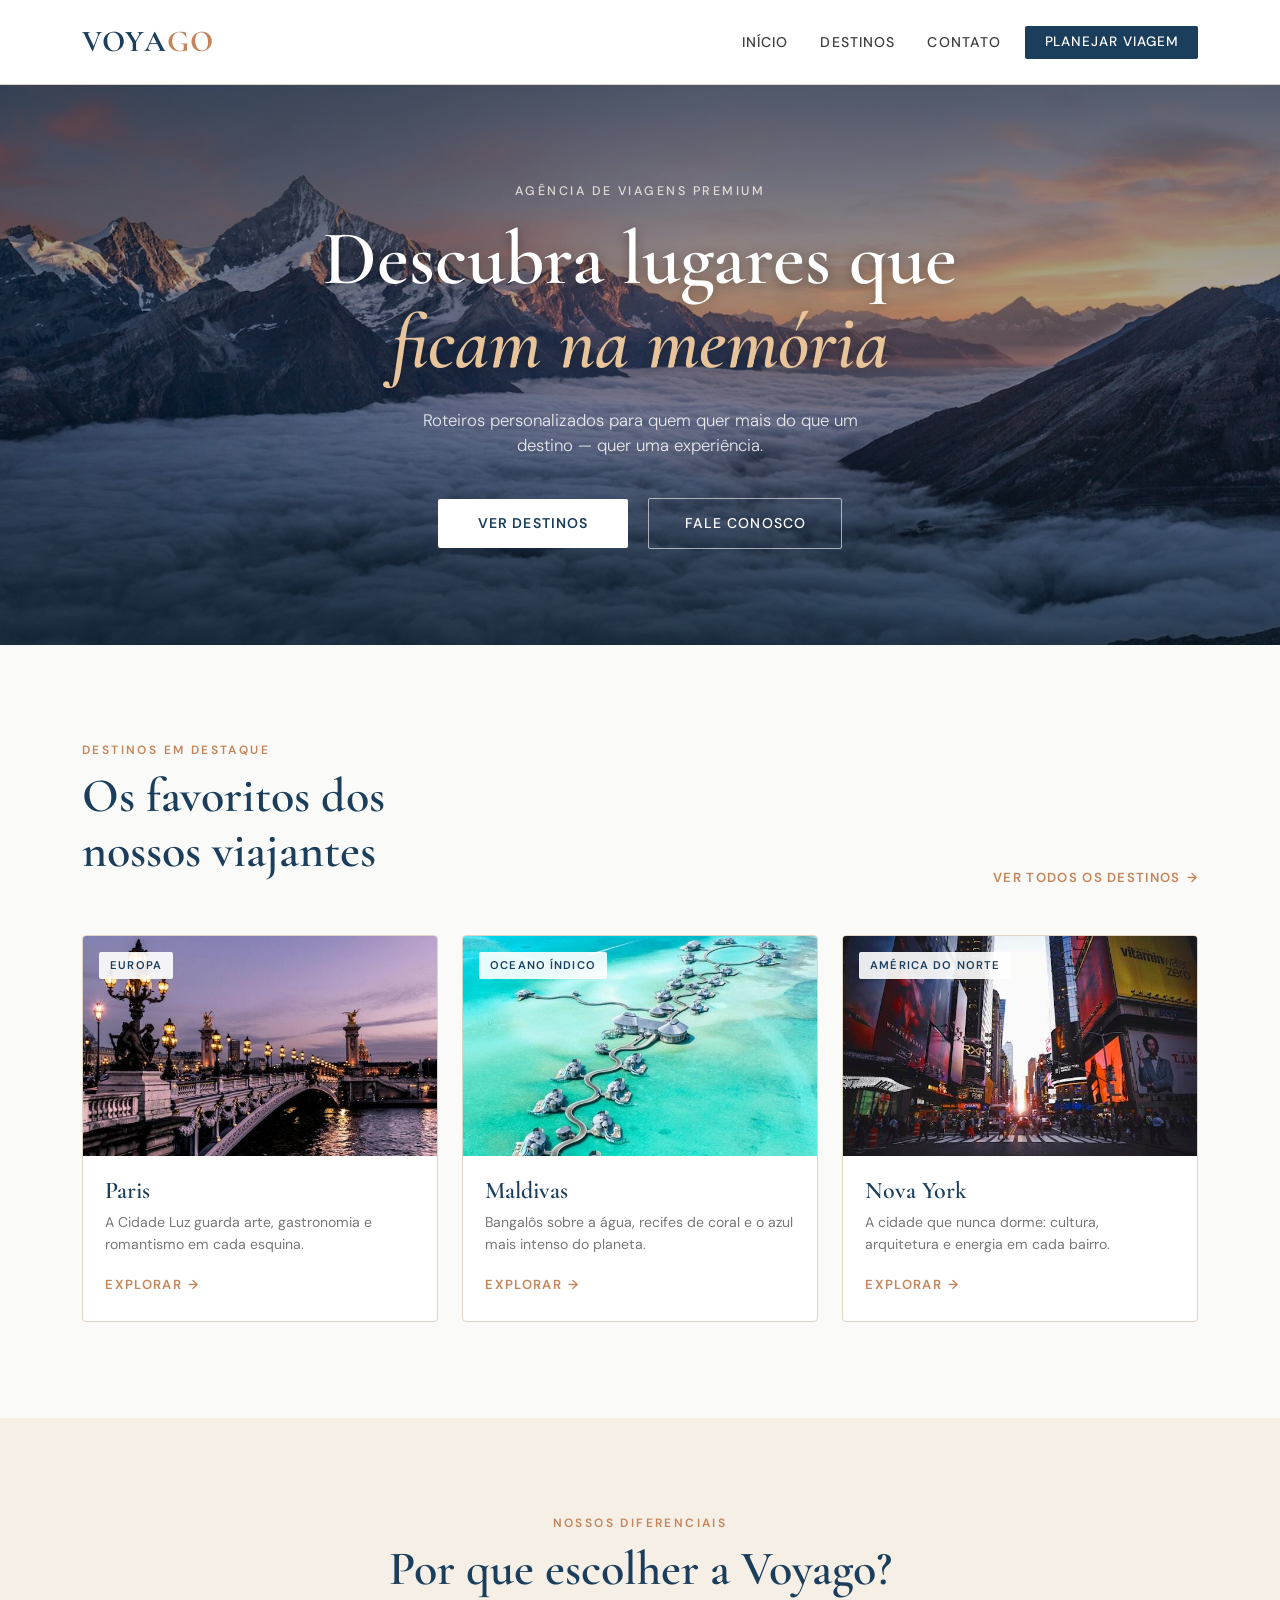
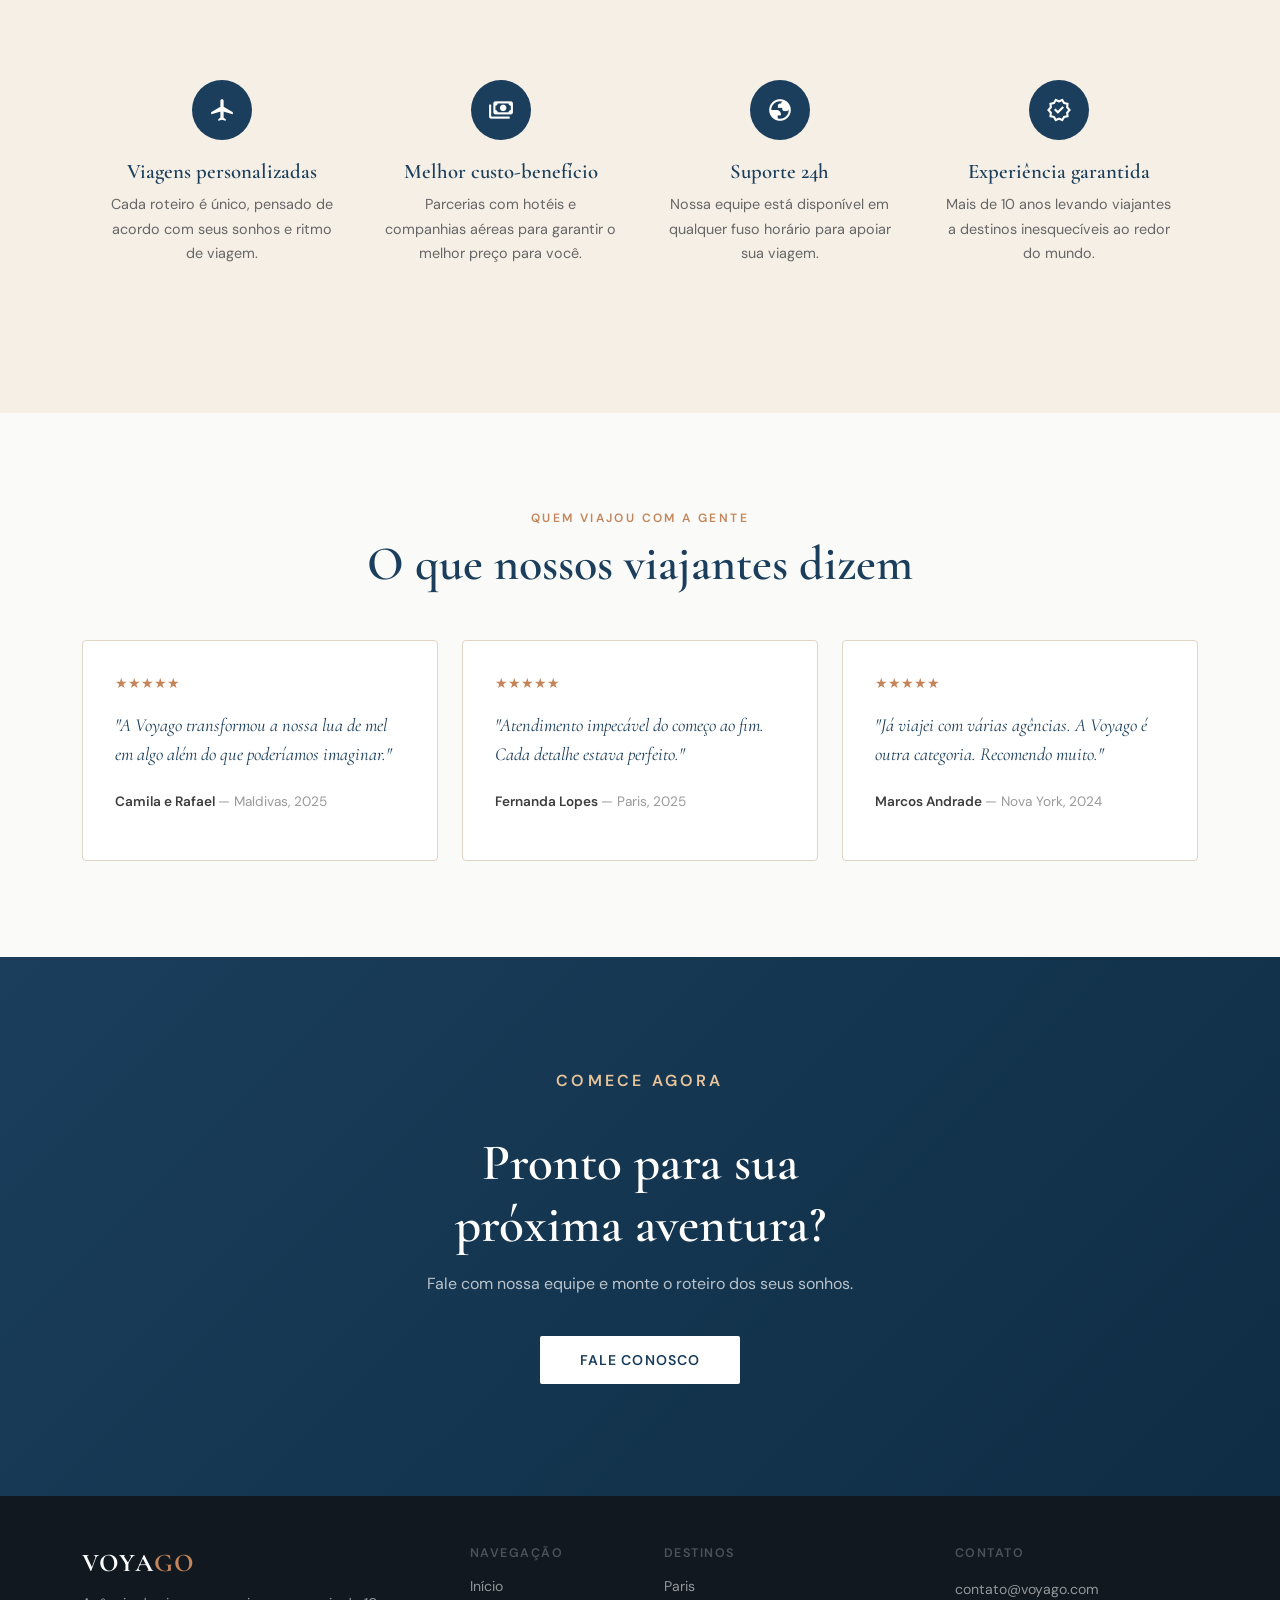
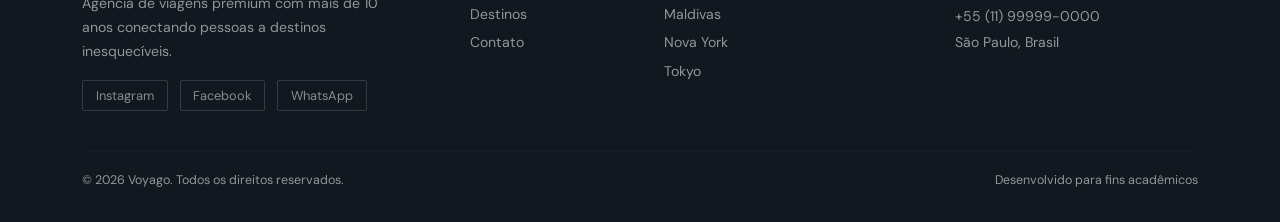
==== index.html @ 11bcaad7 "Initial commit" ====
<!doctype html>
<html lang="pt-br">

<head>
    <meta charset="utf-8">
    <meta name="viewport" content="width=device-width, initial-scale=1">
    <title>Voyago — Explore o Mundo</title>

    <link href="https://cdn.jsdelivr.net/npm/bootstrap@5.3.3/dist/css/bootstrap.min.css" rel="stylesheet">
    <link
        href="https://fonts.googleapis.com/css2?family=Cormorant+Garamond:ital,wght@0,400;0,600;0,700;1,400;1,600&family=DM+Sans:wght@300;400;500;600&display=swap"
        rel="stylesheet">
    <link href="https://fonts.googleapis.com/css2?family=Material+Symbols+Outlined:opsz,wght,FILL,GRAD@24,400,0,0"
        rel="stylesheet">
    <link rel="stylesheet" href="css/style.css">
    <link rel="stylesheet" href="css/footer.css">
    <link rel="stylesheet" href="css/variables.css">

    <style>

    </style>
</head>

<body>

    <!-- NAVBAR -->
    <nav class="navbar navbar-expand-lg">
        <div class="container">
            <a class="navbar-brand" href="#">VOYA<span>GO</span></a>

            <button class="navbar-toggler border-0" type="button" data-bs-toggle="collapse" data-bs-target="#menu">
                <span class="navbar-toggler-icon"></span>
            </button>

            <div class="collapse navbar-collapse" id="menu">
                <div class="navbar-nav ms-auto align-items-lg-center">
                    <a class="nav-link" href="#">Início</a>
                    <a class="nav-link" href="destinos.html">Destinos</a>
                    <a class="nav-link" href="contato.html">Contato</a>
                    <a class="nav-link btn-nav-cta ms-2" href="contato.html">Planejar viagem</a>
                </div>
            </div>
        </div>
    </nav>

    <!-- HERO -->
    <section class="hero">
        <div class="container">
            <div class="row justify-content-center">
                <div class="col-lg-9 col-xl-8">
                    <p class="hero-tag">Agência de Viagens Premium</p>
                    <h1>Descubra lugares que<br><em>ficam na memória</em></h1>
                    <p class="hero-sub">Roteiros personalizados para quem quer mais do que um destino — quer uma
                        experiência.</p>
                    <div>
                        <a href="destinos.html" class="btn-hero">Ver destinos</a>
                        <a href="contato.html" class="btn-hero-outline">Fale conosco</a>
                    </div>
                </div>
            </div>
        </div>
    </section>

    <!-- DESTINOS POPULARES -->
    <section class="sec-destinos">
        <div class="container">
            <div class="row mb-5">
                <div class="col-lg-6">
                    <p class="section-label">Destinos em destaque</p>
                    <h2 class="section-title">Os favoritos dos<br>nossos viajantes</h2>
                </div>
                <div class="col-lg-6 d-flex align-items-end justify-content-lg-end mt-3 mt-lg-0">
                    <a href="destinos.html" class="link-explorar">Ver todos os destinos <span>→</span></a>
                </div>
            </div>

            <div class="row g-4">

                <div class="col-md-6 col-lg-4">
                    <div class="destino-card">
                        <div class="img-wrap">
                            <img src="img/paris.jpg"
                                alt="Paris">
                            <span class="badge-regiao">Europa</span>
                        </div>
                        <div class="card-body">
                            <h5>Paris</h5>
                            <p>A Cidade Luz guarda arte, gastronomia e romantismo em cada esquina.</p>
                            <a href="destinos.html" class="link-explorar">Explorar <span>→</span></a>
                        </div>
                    </div>
                </div>

                <div class="col-md-6 col-lg-4">
                    <div class="destino-card">
                        <div class="img-wrap">
                            <img src="img/maldivas.jpg"
                                alt="Maldivas">
                            <span class="badge-regiao">Oceano Índico</span>
                        </div>
                        <div class="card-body">
                            <h5>Maldivas</h5>
                            <p>Bangalôs sobre a água, recifes de coral e o azul mais intenso do planeta.</p>
                            <a href="destinos.html" class="link-explorar">Explorar <span>→</span></a>
                        </div>
                    </div>
                </div>

                <div class="col-md-6 col-lg-4">
                    <div class="destino-card">
                        <div class="img-wrap">
                            <img src="img/new-york.jpg"
                                alt="Nova York">
                            <span class="badge-regiao">América do Norte</span>
                        </div>
                        <div class="card-body">
                            <h5>Nova York</h5>
                            <p>A cidade que nunca dorme: cultura, arquitetura e energia em cada bairro.</p>
                            <a href="destinos.html" class="link-explorar">Explorar <span>→</span></a>
                        </div>
                    </div>
                </div>

            </div>
        </div>
    </section>

    <!-- POR QUE VOYAGO -->
    <section class="sec-porque">
        <div class="container">
            <div class="text-center mb-5">
                <p class="section-label">Nossos diferenciais</p>
                <h2 class="section-title">Por que escolher a Voyago?</h2>
            </div>

            <div class="row g-0">
                <div class="col-sm-6 col-lg-3">
                    <div class="porque-item">
                        <div class="porque-icon">
                            <span class="material-symbols-outlined">flight</span>
                        </div>
                        <h5>Viagens personalizadas</h5>
                        <p>Cada roteiro é único, pensado de acordo com seus sonhos e ritmo de viagem.</p>
                    </div>
                </div>
                <div class="col-sm-6 col-lg-3">
                    <div class="porque-item">
                        <div class="porque-icon">
                            <span class="material-symbols-outlined">payments</span>
                        </div>
                        <h5>Melhor custo-benefício</h5>
                        <p>Parcerias com hotéis e companhias aéreas para garantir o melhor preço para você.</p>
                    </div>
                </div>
                <div class="col-sm-6 col-lg-3">
                    <div class="porque-item">
                        <div class="porque-icon">
                            <span class="material-symbols-outlined">globe</span>
                        </div>
                        <h5>Suporte 24h</h5>
                        <p>Nossa equipe está disponível em qualquer fuso horário para apoiar sua viagem.</p>
                    </div>
                </div>
                <div class="col-sm-6 col-lg-3">
                    <div class="porque-item">
                        <div class="porque-icon">
                            <span class="material-symbols-outlined">verified</span>
                        </div>
                        <h5>Experiência garantida</h5>
                        <p>Mais de 10 anos levando viajantes a destinos inesquecíveis ao redor do mundo.</p>
                    </div>
                </div>
            </div>
        </div>
    </section>

    <!-- DEPOIMENTOS -->
    <section class="sec-depoimentos">
        <div class="container">
            <div class="text-center mb-5">
                <p class="section-label">Quem viajou com a gente</p>
                <h2 class="section-title">O que nossos viajantes dizem</h2>
            </div>

            <div class="row g-4">
                <div class="col-md-4">
                    <div class="depoimento-card">
                        <div class="estrelas">★★★★★</div>
                        <blockquote>"A Voyago transformou a nossa lua de mel em algo além do que poderíamos imaginar."
                        </blockquote>
                        <p class="viajante">Camila e Rafael <span>— Maldivas, 2025</span></p>
                    </div>
                </div>
                <div class="col-md-4">
                    <div class="depoimento-card">
                        <div class="estrelas">★★★★★</div>
                        <blockquote>"Atendimento impecável do começo ao fim. Cada detalhe estava perfeito."</blockquote>
                        <p class="viajante">Fernanda Lopes <span>— Paris, 2025</span></p>
                    </div>
                </div>
                <div class="col-md-4">
                    <div class="depoimento-card">
                        <div class="estrelas">★★★★★</div>
                        <blockquote>"Já viajei com várias agências. A Voyago é outra categoria. Recomendo muito."
                        </blockquote>
                        <p class="viajante">Marcos Andrade <span>— Nova York, 2024</span></p>
                    </div>
                </div>
            </div>
        </div>
    </section>

    <!-- CTA -->
    <section class="sec-cta">
        <div class="container">
            <div class="row justify-content-center">
                <div class="col-lg-7">
                    <p class="section-label">Comece agora</p>
                    <h2>Pronto para sua<br>próxima aventura?</h2>
                    <p>Fale com nossa equipe e monte o roteiro dos seus sonhos.</p>
                    <a href="contato.html" class="btn-cta-light">Fale conosco</a>
                </div>
            </div>
        </div>
    </section>

    <!-- FOOTER -->
    <footer>
        <div class="container">
            <div class="row g-5">

                <div class="col-lg-4">
                    <div class="footer-brand">VOYA<span>GO</span></div>
                    <p style="font-size:0.88rem; line-height:1.7; max-width:300px;">
                        Agência de viagens premium com mais de 10 anos conectando pessoas a destinos inesquecíveis.
                    </p>
                    <div class="mt-3">
                        <a href="#" class="social-pill">Instagram</a>
                        <a href="#" class="social-pill">Facebook</a>
                        <a href="#" class="social-pill">WhatsApp</a>
                    </div>
                </div>

                <div class="col-sm-6 col-lg-2">
                    <p class="footer-link-group">Navegação</p>
                    <ul class="footer-links ps-0">
                        <li><a href="#">Início</a></li>
                        <li><a href="destinos.html">Destinos</a></li>
                        <li><a href="contato.html">Contato</a></li>
                    </ul>
                </div>

                <div class="col-sm-6 col-lg-3">
                    <p class="footer-link-group">Destinos</p>
                    <ul class="footer-links ps-0">
                        <li><a href="#">Paris</a></li>
                        <li><a href="#">Maldivas</a></li>
                        <li><a href="#">Nova York</a></li>
                        <li><a href="#">Tokyo</a></li>
                    </ul>
                </div>

                <div class="col-lg-3">
                    <p class="footer-link-group">Contato</p>
                    <p style="line-height:1.9;">
                        contato@voyago.com<br>
                        +55 (11) 99999-0000<br>
                        São Paulo, Brasil
                    </p>
                </div>

            </div>

            <hr class="footer-divider">

            <div class="d-flex flex-wrap justify-content-between align-items-center" style="font-size:0.78rem;">
                <span>© 2026 Voyago. Todos os direitos reservados.</span>
                <span>Desenvolvido para fins acadêmicos</span>
            </div>
        </div>
    </footer>

    <script src="https://cdn.jsdelivr.net/npm/bootstrap@5.3.3/dist/js/bootstrap.bundle.min.js"></script>
</body>

</html>
---- css/style.css ----
@charset "UTF-8";

@import url('https://fonts.googleapis.com/css2?family=Cormorant+Garamond:ital,wght@0,300..700;1,300..700&display=swap');

@import url('https://fonts.googleapis.com/css2?family=DM+Sans:ital,opsz,wght@0,9..40,100..1000;1,9..40,100..1000&display=swap');

@import 'footer.css';

:root {
  --azul: #2a6496;
  --azul-escuro: #1a3e5c;
  --areia: #f5efe6;
  --areia-escura: #e0d4c4;
  --cobre: #c4855a;
  --off-white: #fafaf8;
  --cinza-texto: #3d3d3d;
  --cinza-leve: #f0f0ee;

  --titulo: "Cormorant Garamond", serif;
  --texto: "DM Sans", sans-serif;
}

*,
*::before,
*::after {
  box-sizing: border-box;
  margin: 0;
  padding: 0;
}
html {
  scroll-behavior: smooth;
}

body {
  font-family: var(--texto);
  color: var(--cinza-texto);
  background-color: var(--off-white);
}

a {
  text-decoration: none;
}

/* ── NAVBAR ── */
.navbar {
  background-color: rgba(255, 255, 255, 0.96);
  backdrop-filter: blur(8px);
  border-bottom: 1px solid var(--areia-escura);
  padding: 0.9rem 0;
  position: sticky;
  top: 0;
  z-index: 1000;
}

.navbar-brand {
  font-family: var(--titulo);
  font-size: 1.9rem;
  font-weight: 700;
  color: var(--azul-escuro);
  letter-spacing: 0.04em;
}

.navbar-brand span {
  color: var(--cobre);
}

.nav-link {
  font-family: var(--texto);
  font-weight: 500;
  font-size: 0.88rem;
  color: var(--cinza-texto) !important;
  letter-spacing: 0.08em;
  text-transform: uppercase;
  padding: 0.4rem 1rem !important;
  transition: color 0.25s;
}

.nav-link:hover {
  color: var(--cobre) !important;
}

.btn-nav-cta {
  background-color: var(--azul-escuro);
  color: white !important;
  border-radius: 2px;
  padding: 0.4rem 1.2rem !important;
  font-size: 0.85rem;
  letter-spacing: 0.07em;
  transition: background-color 0.25s;
}

.btn-nav-cta:hover {
  background-color: var(--cobre) !important;
  color: white !important;
}

/* ── HERO ── */
.hero {
  min-height: 560px;
  background:
    linear-gradient(
      to bottom,
      rgba(10, 25, 40, 0.55) 0%,
      rgba(10, 25, 40, 0.2) 60%,
      rgba(10, 25, 40, 0.6) 100%
    ),
    url("../img/voyago-hero-mountain-sunrise.jpg")
      center/cover no-repeat;
  display: flex;
  align-items: center;
  justify-content: center;
  text-align: center;
}

.hero-tag {
  font-family: var(--texto);
  font-size: 0.78rem;
  font-weight: 500;
  letter-spacing: 0.2em;
  text-transform: uppercase;
  color: var(--areia);
  opacity: 0.85;
  margin-bottom: 1rem;
}

.hero h1 {
  font-family: var(--titulo);
  font-size: clamp(2.8rem, 6vw, 5.5rem);
  font-weight: 600;
  color: white;
  line-height: 1.1;
  margin-bottom: 1.4rem;
  text-shadow: 0 2px 12px rgba(0, 0, 0, 0.3);
}

.hero h1 em {
  font-style: italic;
  color: #e8c49a;
}

.hero-sub {
  font-size: 1.05rem;
  font-weight: 300;
  color: rgba(255, 255, 255, 0.85);
  margin-bottom: 2.5rem;
  max-width: 480px;
  margin-left: auto;
  margin-right: auto;
}

.btn-hero {
  background-color: white;
  color: var(--azul-escuro);
  font-family: var(--texto);
  font-weight: 600;
  font-size: 0.88rem;
  letter-spacing: 0.08em;
  text-transform: uppercase;
  padding: 0.85rem 2.5rem;
  border-radius: 2px;
  transition:
    background-color 0.25s,
    color 0.25s;
  display: inline-block;
}

.btn-hero:hover {
  background-color: var(--cobre);
  color: white;
}

.btn-hero-outline {
  border: 1.5px solid rgba(255, 255, 255, 0.6);
  color: white;
  font-family: var(--texto);
  font-weight: 500;
  font-size: 0.88rem;
  letter-spacing: 0.08em;
  text-transform: uppercase;
  padding: 0.85rem 2.2rem;
  border-radius: 2px;
  display: inline-block;
  margin-left: 1rem;
  transition:
    border-color 0.25s,
    background-color 0.25s;
}

.btn-hero-outline:hover {
  border-color: white;
  background-color: rgba(255, 255, 255, 0.1);
  color: white;
}

/* ── SECTION LABELS ── */
.section-label {
  font-size: 0.75rem;
  font-weight: 600;
  letter-spacing: 0.2em;
  text-transform: uppercase;
  color: var(--cobre);
  margin-bottom: 0.6rem;
}

.section-title {
  font-family: var(--titulo);
  font-size: clamp(2rem, 4vw, 3rem);
  font-weight: 600;
  color: var(--azul-escuro);
  line-height: 1.15;
}

/* ── DESTINOS ── */
.sec-destinos {
  padding: 6rem 0;
  background-color: var(--off-white);
}

.destino-card {
  border-radius: 4px;
  overflow: hidden;
  background: white;
  border: 1px solid var(--areia-escura);
  transition:
    transform 0.3s,
    box-shadow 0.3s;
}

.destino-card:hover {
  transform: translateY(-6px);
  box-shadow: 0 16px 40px rgba(0, 0, 0, 0.12);
}

.destino-card .img-wrap {
  position: relative;
  overflow: hidden;
  height: 220px;
}

.destino-card img {
  width: 100%;
  height: 100%;
  object-fit: cover;
  transition: transform 0.5s;
}

.destino-card:hover img {
  transform: scale(1.05);
}

.destino-card .badge-regiao {
  position: absolute;
  top: 1rem;
  left: 1rem;
  background: rgba(255, 255, 255, 0.9);
  color: var(--azul-escuro);
  font-size: 0.7rem;
  font-weight: 600;
  letter-spacing: 0.1em;
  text-transform: uppercase;
  padding: 0.3rem 0.7rem;
  border-radius: 2px;
}

.destino-card .card-body {
  padding: 1.3rem 1.4rem 1.6rem;
}

.destino-card h5 {
  font-family: var(--titulo);
  font-size: 1.5rem;
  font-weight: 600;
  color: var(--azul-escuro);
  margin-bottom: 0.3rem;
}

.destino-card p {
  font-size: 0.88rem;
  color: #777;
  line-height: 1.6;
  margin-bottom: 1rem;
}

.link-explorar {
  font-size: 0.82rem;
  font-weight: 600;
  letter-spacing: 0.1em;
  text-transform: uppercase;
  color: var(--cobre);
  display: inline-flex;
  align-items: center;
  gap: 6px;
  transition: gap 0.2s;
}

.link-explorar:hover {
  gap: 10px;
  color: var(--cobre);
}

/* ── POR QUE VOYAGO ── */
.sec-porque {
  padding: 6rem 0;
  background-color: var(--areia);
}

.porque-item {
  text-align: center;
  padding: 2.2rem 1.5rem;
}

.porque-icon {
  width: 60px;
  height: 60px;
  background-color: var(--azul-escuro);
  border-radius: 50%;
  display: flex;
  align-items: center;
  justify-content: center;
  margin: 0 auto 1.2rem;
}

.porque-icon .material-symbols-outlined {
  font-size: 26px;
  color: white;
}

.porque-item h5 {
  font-family: var(--titulo);
  font-size: 1.3rem;
  font-weight: 600;
  color: var(--azul-escuro);
  margin-bottom: 0.5rem;
}

.porque-item p {
  font-size: 0.9rem;
  color: #666;
  line-height: 1.7;
}

/* ── DEPOIMENTOS ── */
.sec-depoimentos {
  padding: 6rem 0;
  background-color: var(--off-white);
}

.depoimento-card {
  background: white;
  border: 1px solid var(--areia-escura);
  border-radius: 4px;
  padding: 2rem;
  height: 100%;
}

.depoimento-card .estrelas {
  color: var(--cobre);
  font-size: 0.9rem;
  margin-bottom: 1rem;
}

.depoimento-card blockquote {
  font-family: var(--titulo);
  font-size: 1.15rem;
  font-style: italic;
  color: var(--azul-escuro);
  line-height: 1.6;
  margin-bottom: 1.4rem;
}

.depoimento-card .viajante {
  font-size: 0.85rem;
  font-weight: 600;
  color: var(--cinza-texto);
}

.depoimento-card .viajante span {
  font-weight: 400;
  color: #999;
}

/* ── CTA BANNER ── */
.sec-cta {
  padding: 7rem 0;
  background: linear-gradient(135deg, var(--azul-escuro) 0%, #0f2d44 100%);
  text-align: center;
}

.sec-cta .section-label {
  color: #e8c49a;
}

.sec-cta h2 {
  font-family: var(--titulo);
  font-size: clamp(2rem, 4vw, 3.2rem);
  font-weight: 600;
  color: white;
  margin-bottom: 1rem;
}

.sec-cta p {
  color: rgba(255, 255, 255, 0.7);
  font-size: 1rem;
  margin-bottom: 2.5rem;
}

.btn-cta-light {
  background-color: white;
  color: var(--azul-escuro);
  font-family: var(--texto);
  font-weight: 600;
  font-size: 0.88rem;
  letter-spacing: 0.08em;
  text-transform: uppercase;
  padding: 0.85rem 2.5rem;
  border-radius: 2px;
  display: inline-block;
  transition:
    background-color 0.25s,
    color 0.25s;
}

.btn-cta-light:hover {
  background-color: var(--cobre);
  color: white;
}

/* ── FOOTER ── */
footer {
  background-color: #111820;
  color: rgba(255, 255, 255, 0.55);
  padding: 3rem 0 2rem;
  font-size: 0.88rem;
}

.footer-brand {
  font-family: var(--titulo);
  font-size: 1.6rem;
  font-weight: 700;
  color: white;
  letter-spacing: 0.04em;
  margin-bottom: 0.6rem;
}

.footer-brand span {
  color: var(--cobre);
}

footer a {
  color: rgba(255, 255, 255, 0.55);
  transition: color 0.2s;
}
footer a:hover {
  color: var(--cobre);
}

.footer-link-group {
  font-size: 0.78rem;
  font-weight: 600;
  letter-spacing: 0.12em;
  text-transform: uppercase;
  color: rgba(255, 255, 255, 0.25);
  margin-bottom: 0.8rem;
}

.footer-links li {
  list-style: none;
  margin-bottom: 0.45rem;
}

.footer-divider {
  border-color: rgba(255, 255, 255, 0.08);
  margin: 2rem 0 1.2rem;
}

.social-pill {
  display: inline-flex;
  align-items: center;
  gap: 6px;
  border: 1px solid rgba(255, 255, 255, 0.15);
  border-radius: 2px;
  padding: 0.3rem 0.8rem;
  font-size: 0.8rem;
  color: rgba(255, 255, 255, 0.5);
  margin-right: 0.5rem;
  margin-bottom: 0.5rem;
  transition:
    border-color 0.2s,
    color 0.2s;
}

.social-pill:hover {
  border-color: var(--cobre);
  color: var(--cobre);
}
---- css/footer.css ----
/* ── FOOTER ── */
footer {
  background-color: #111820;
  color: rgba(255, 255, 255, 0.55);
  padding: 3rem 0 2rem;
  font-size: 0.88rem;
}

.footer-brand {
  font-family: var(--titulo);
  font-size: 1.6rem;
  font-weight: 700;
  color: white;
  letter-spacing: 0.04em;
  margin-bottom: 0.6rem;
}

.footer-brand span {
  color: var(--cobre);
}

footer a {
  color: rgba(255, 255, 255, 0.55);
  transition: color 0.2s;
}
footer a:hover {
  color: var(--cobre);
}

.footer-link-group {
  font-size: 0.78rem;
  font-weight: 600;
  letter-spacing: 0.12em;
  text-transform: uppercase;
  color: rgba(255, 255, 255, 0.25);
  margin-bottom: 0.8rem;
}

.footer-links li {
  list-style: none;
  margin-bottom: 0.45rem;
}

.footer-divider {
  border-color: rgba(255, 255, 255, 0.08);
  margin: 2rem 0 1.2rem;
}

.social-pill {
  display: inline-flex;
  align-items: center;
  gap: 6px;
  border: 1px solid rgba(255, 255, 255, 0.15);
  border-radius: 2px;
  padding: 0.3rem 0.8rem;
  font-size: 0.8rem;
  color: rgba(255, 255, 255, 0.5);
  margin-right: 0.5rem;
  margin-bottom: 0.5rem;
  transition:
    border-color 0.2s,
    color 0.2s;
}

.social-pill:hover {
  border-color: var(--cobre);
  color: var(--cobre);
}
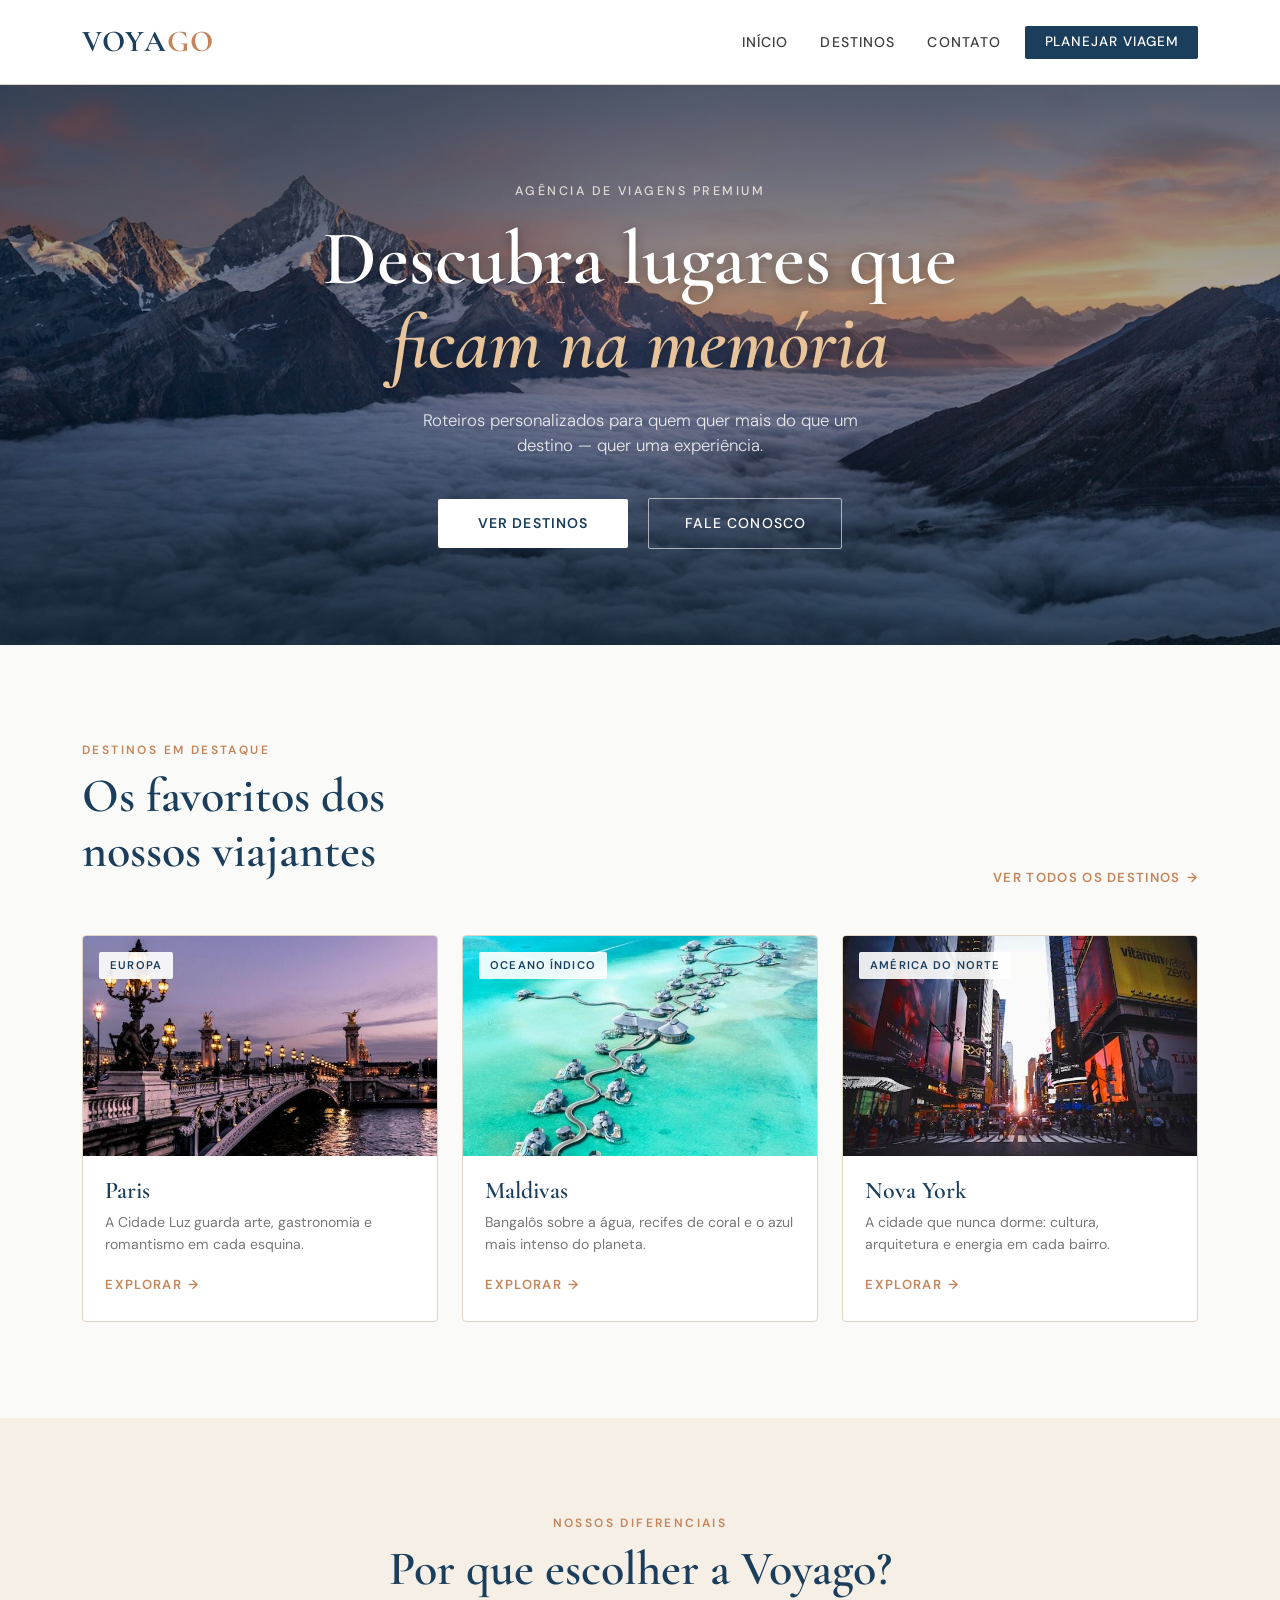
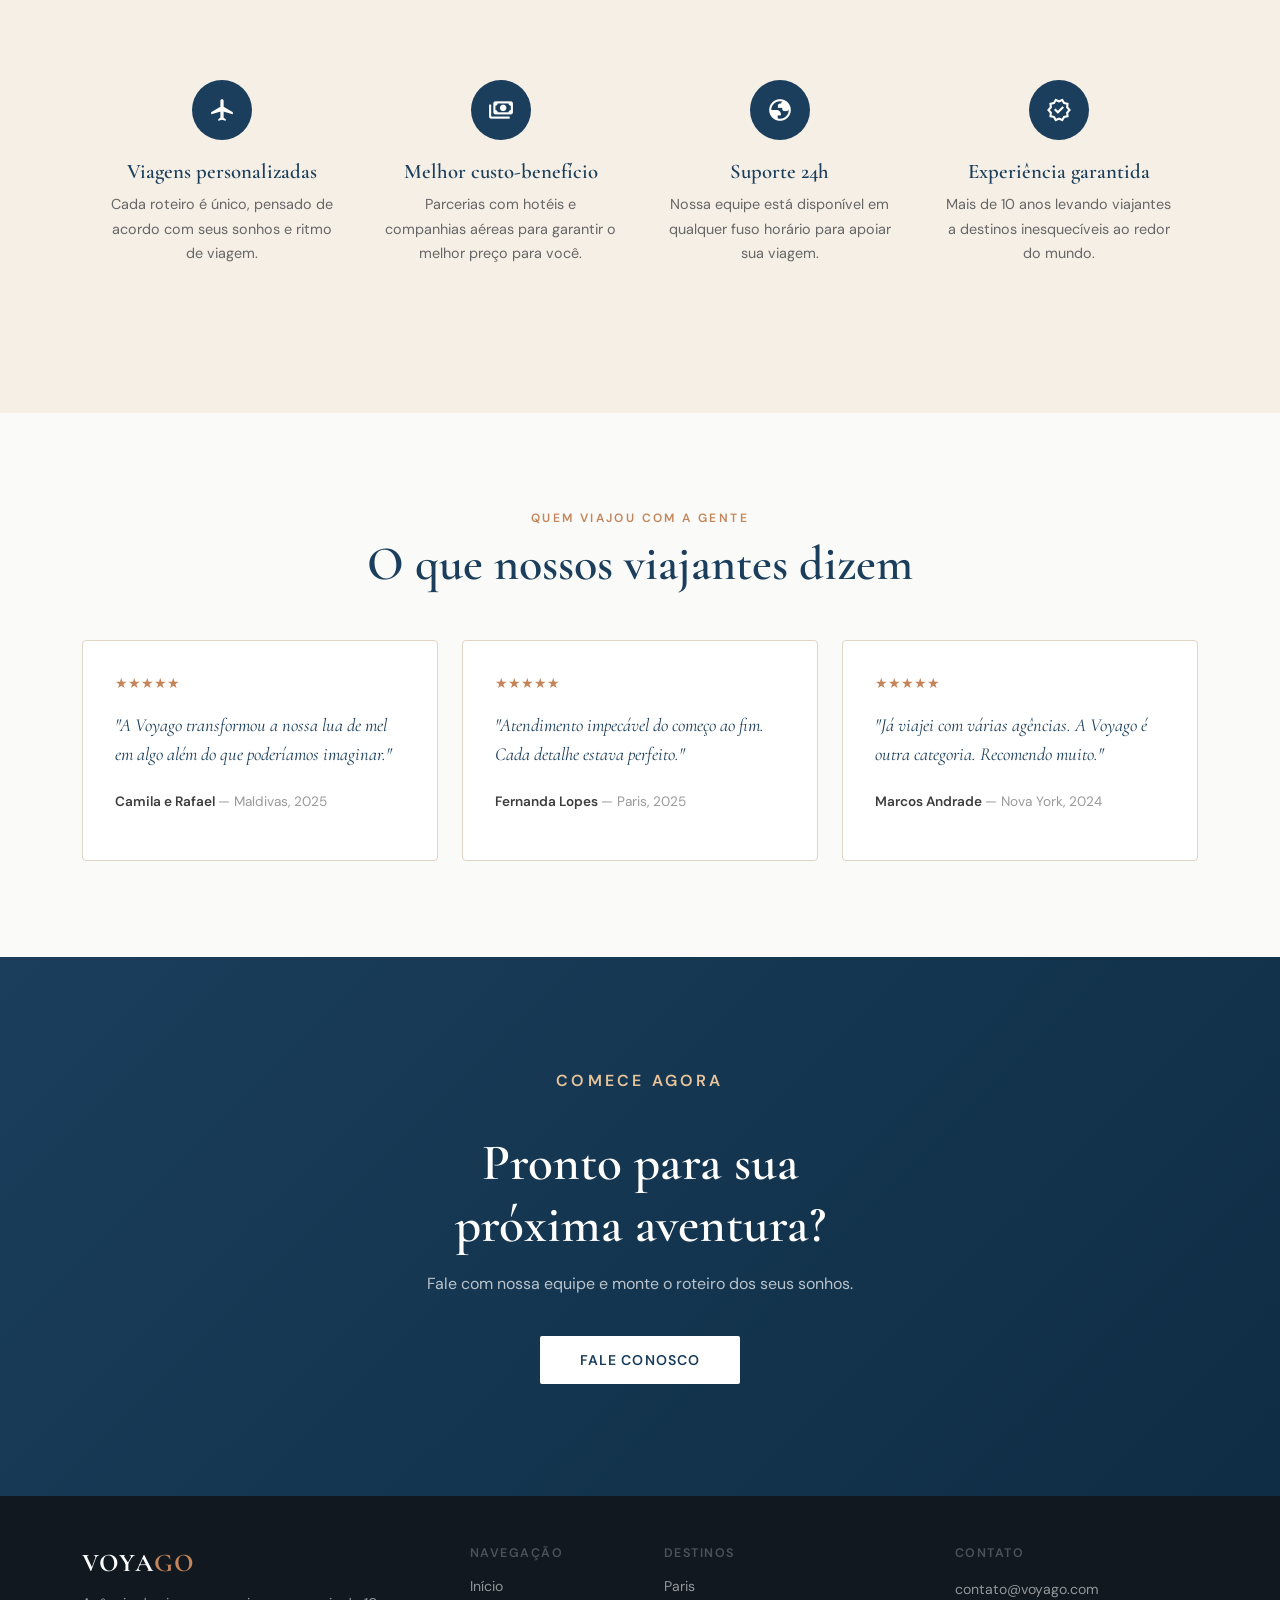
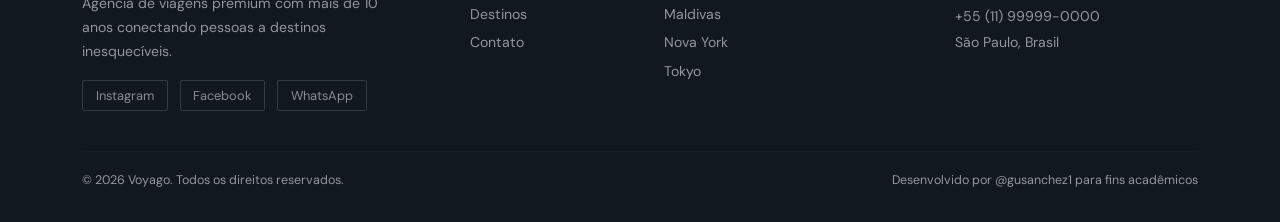
==== commit 72b52335: "v1" ====
--- a/index.html
+++ b/index.html
@@ -7,18 +7,10 @@
     <title>Voyago — Explore o Mundo</title>
 
     <link href="https://cdn.jsdelivr.net/npm/bootstrap@5.3.3/dist/css/bootstrap.min.css" rel="stylesheet">
-    <link
-        href="https://fonts.googleapis.com/css2?family=Cormorant+Garamond:ital,wght@0,400;0,600;0,700;1,400;1,600&family=DM+Sans:wght@300;400;500;600&display=swap"
-        rel="stylesheet">
+
     <link href="https://fonts.googleapis.com/css2?family=Material+Symbols+Outlined:opsz,wght,FILL,GRAD@24,400,0,0"
         rel="stylesheet">
     <link rel="stylesheet" href="css/style.css">
-    <link rel="stylesheet" href="css/footer.css">
-    <link rel="stylesheet" href="css/variables.css">
-
-    <style>
-
-    </style>
 </head>
 
 <body>
@@ -79,8 +71,7 @@
                 <div class="col-md-6 col-lg-4">
                     <div class="destino-card">
                         <div class="img-wrap">
-                            <img src="img/paris.jpg"
-                                alt="Paris">
+                            <img src="img/paris.jpg" alt="Paris">
                             <span class="badge-regiao">Europa</span>
                         </div>
                         <div class="card-body">
@@ -94,8 +85,7 @@
                 <div class="col-md-6 col-lg-4">
                     <div class="destino-card">
                         <div class="img-wrap">
-                            <img src="img/maldivas.jpg"
-                                alt="Maldivas">
+                            <img src="img/maldivas.jpg" alt="Maldivas">
                             <span class="badge-regiao">Oceano Índico</span>
                         </div>
                         <div class="card-body">
@@ -109,8 +99,7 @@
                 <div class="col-md-6 col-lg-4">
                     <div class="destino-card">
                         <div class="img-wrap">
-                            <img src="img/new-york.jpg"
-                                alt="Nova York">
+                            <img src="img/new-york.jpg" alt="Nova York">
                             <span class="badge-regiao">América do Norte</span>
                         </div>
                         <div class="card-body">
@@ -253,10 +242,10 @@
                 <div class="col-sm-6 col-lg-3">
                     <p class="footer-link-group">Destinos</p>
                     <ul class="footer-links ps-0">
-                        <li><a href="#">Paris</a></li>
-                        <li><a href="#">Maldivas</a></li>
-                        <li><a href="#">Nova York</a></li>
-                        <li><a href="#">Tokyo</a></li>
+                        <li><a href="contato.html">Paris</a></li>
+                        <li><a href="contato.html">Maldivas</a></li>
+                        <li><a href="contato.html">Nova York</a></li>
+                        <li><a href="contato.html">Tokyo</a></li>
                     </ul>
                 </div>
 
@@ -275,7 +264,7 @@
 
             <div class="d-flex flex-wrap justify-content-between align-items-center" style="font-size:0.78rem;">
                 <span>© 2026 Voyago. Todos os direitos reservados.</span>
-                <span>Desenvolvido para fins acadêmicos</span>
+                <span>Desenvolvido por <a href="https://github.com/gusanchez1" target="_blank" rel="external">@gusanchez1</a> para fins acadêmicos</span>
             </div>
         </div>
     </footer>
--- a/css/style.css
+++ b/css/style.css
@@ -1,24 +1,14 @@
 @charset "UTF-8";
 
 @import url('https://fonts.googleapis.com/css2?family=Cormorant+Garamond:ital,wght@0,300..700;1,300..700&display=swap');
-
-@import url('https://fonts.googleapis.com/css2?family=DM+Sans:ital,opsz,wght@0,9..40,100..1000;1,9..40,100..1000&display=swap');
-
+@import url('https://fonts.googleapis.com/css2?family=DM+Sans:ital,opsz,wght@0,9..40,100..1000&display=swap');
+
+@import 'variables.css';
+@import 'navbar.css';
+@import 'components.css';
+@import 'destinos.css';
+@import 'contato.css';
 @import 'footer.css';
-
-:root {
-  --azul: #2a6496;
-  --azul-escuro: #1a3e5c;
-  --areia: #f5efe6;
-  --areia-escura: #e0d4c4;
-  --cobre: #c4855a;
-  --off-white: #fafaf8;
-  --cinza-texto: #3d3d3d;
-  --cinza-leve: #f0f0ee;
-
-  --titulo: "Cormorant Garamond", serif;
-  --texto: "DM Sans", sans-serif;
-}
 
 *,
 *::before,
@@ -39,59 +29,6 @@
 
 a {
   text-decoration: none;
-}
-
-/* ── NAVBAR ── */
-.navbar {
-  background-color: rgba(255, 255, 255, 0.96);
-  backdrop-filter: blur(8px);
-  border-bottom: 1px solid var(--areia-escura);
-  padding: 0.9rem 0;
-  position: sticky;
-  top: 0;
-  z-index: 1000;
-}
-
-.navbar-brand {
-  font-family: var(--titulo);
-  font-size: 1.9rem;
-  font-weight: 700;
-  color: var(--azul-escuro);
-  letter-spacing: 0.04em;
-}
-
-.navbar-brand span {
-  color: var(--cobre);
-}
-
-.nav-link {
-  font-family: var(--texto);
-  font-weight: 500;
-  font-size: 0.88rem;
-  color: var(--cinza-texto) !important;
-  letter-spacing: 0.08em;
-  text-transform: uppercase;
-  padding: 0.4rem 1rem !important;
-  transition: color 0.25s;
-}
-
-.nav-link:hover {
-  color: var(--cobre) !important;
-}
-
-.btn-nav-cta {
-  background-color: var(--azul-escuro);
-  color: white !important;
-  border-radius: 2px;
-  padding: 0.4rem 1.2rem !important;
-  font-size: 0.85rem;
-  letter-spacing: 0.07em;
-  transition: background-color 0.25s;
-}
-
-.btn-nav-cta:hover {
-  background-color: var(--cobre) !important;
-  color: white !important;
 }
 
 /* ── HERO ── */
@@ -425,71 +362,3 @@
   color: white;
 }
 
-/* ── FOOTER ── */
-footer {
-  background-color: #111820;
-  color: rgba(255, 255, 255, 0.55);
-  padding: 3rem 0 2rem;
-  font-size: 0.88rem;
-}
-
-.footer-brand {
-  font-family: var(--titulo);
-  font-size: 1.6rem;
-  font-weight: 700;
-  color: white;
-  letter-spacing: 0.04em;
-  margin-bottom: 0.6rem;
-}
-
-.footer-brand span {
-  color: var(--cobre);
-}
-
-footer a {
-  color: rgba(255, 255, 255, 0.55);
-  transition: color 0.2s;
-}
-footer a:hover {
-  color: var(--cobre);
-}
-
-.footer-link-group {
-  font-size: 0.78rem;
-  font-weight: 600;
-  letter-spacing: 0.12em;
-  text-transform: uppercase;
-  color: rgba(255, 255, 255, 0.25);
-  margin-bottom: 0.8rem;
-}
-
-.footer-links li {
-  list-style: none;
-  margin-bottom: 0.45rem;
-}
-
-.footer-divider {
-  border-color: rgba(255, 255, 255, 0.08);
-  margin: 2rem 0 1.2rem;
-}
-
-.social-pill {
-  display: inline-flex;
-  align-items: center;
-  gap: 6px;
-  border: 1px solid rgba(255, 255, 255, 0.15);
-  border-radius: 2px;
-  padding: 0.3rem 0.8rem;
-  font-size: 0.8rem;
-  color: rgba(255, 255, 255, 0.5);
-  margin-right: 0.5rem;
-  margin-bottom: 0.5rem;
-  transition:
-    border-color 0.2s,
-    color 0.2s;
-}
-
-.social-pill:hover {
-  border-color: var(--cobre);
-  color: var(--cobre);
-}
